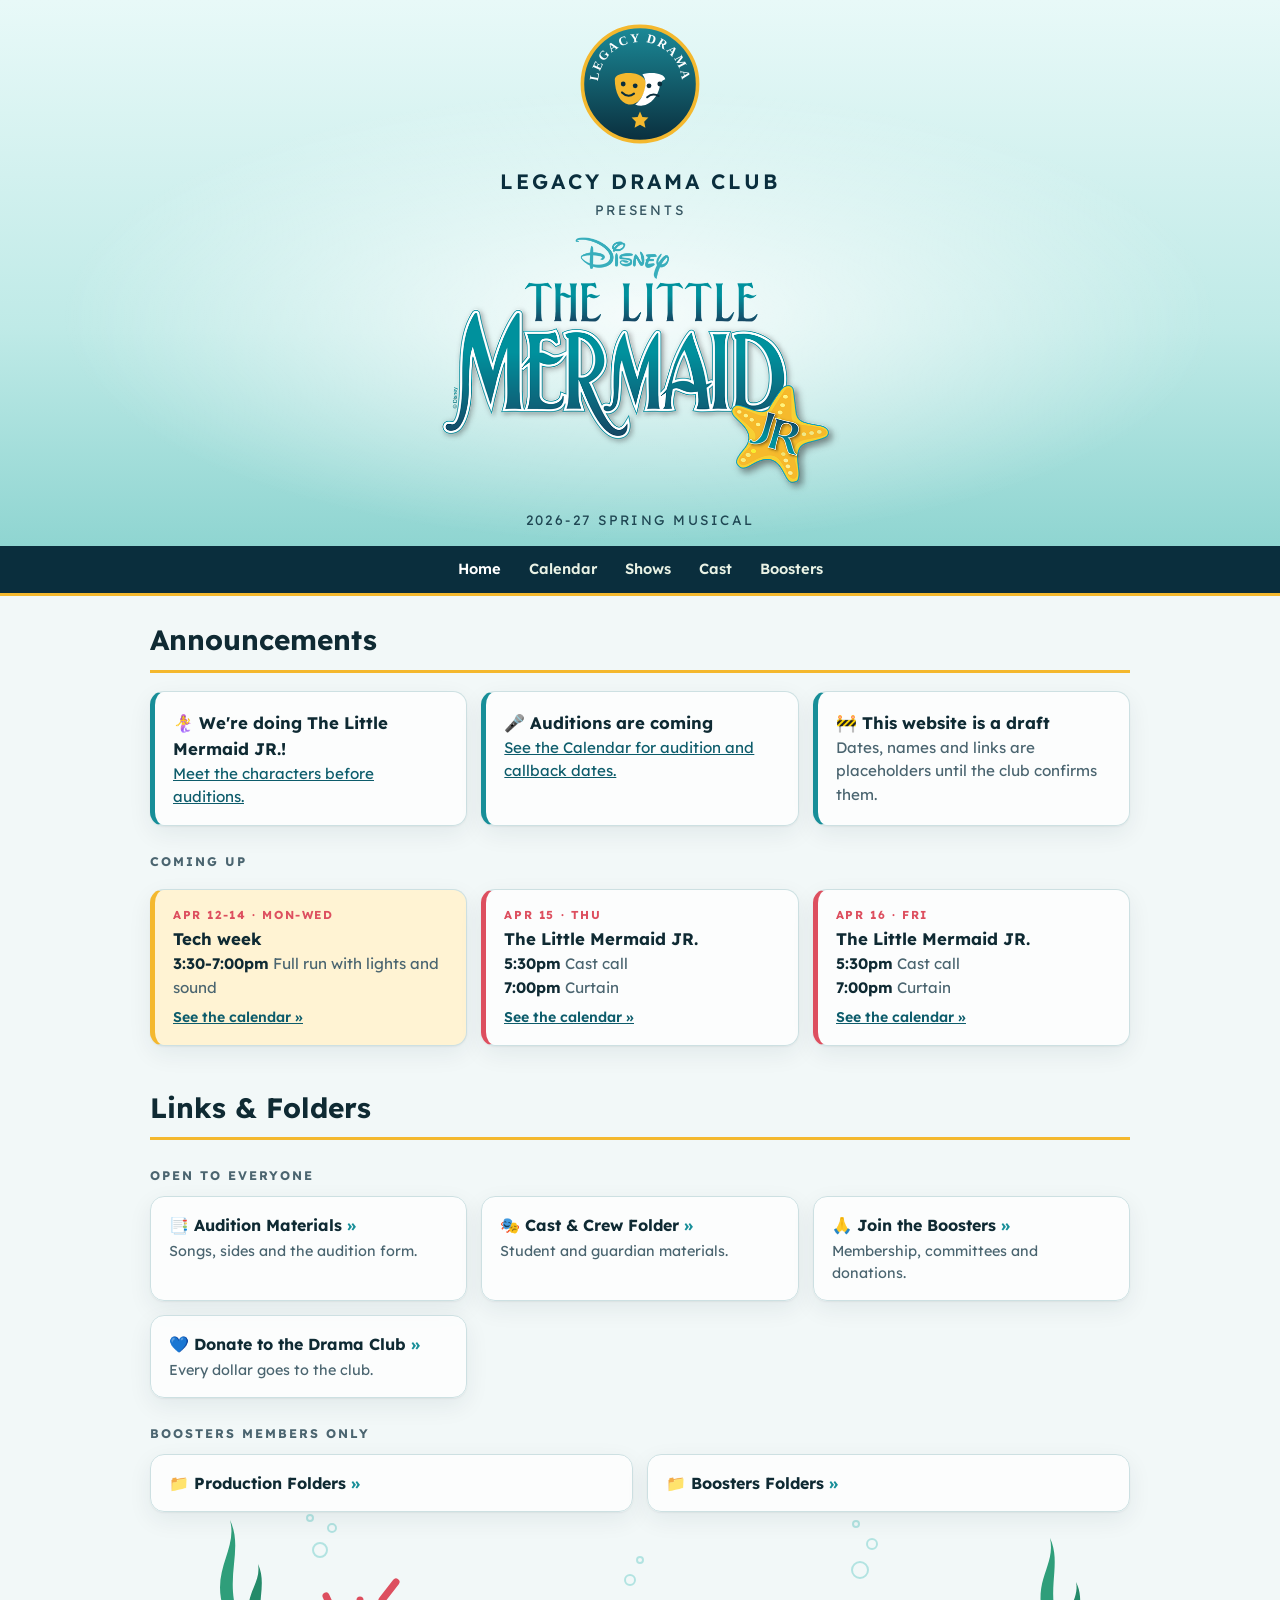
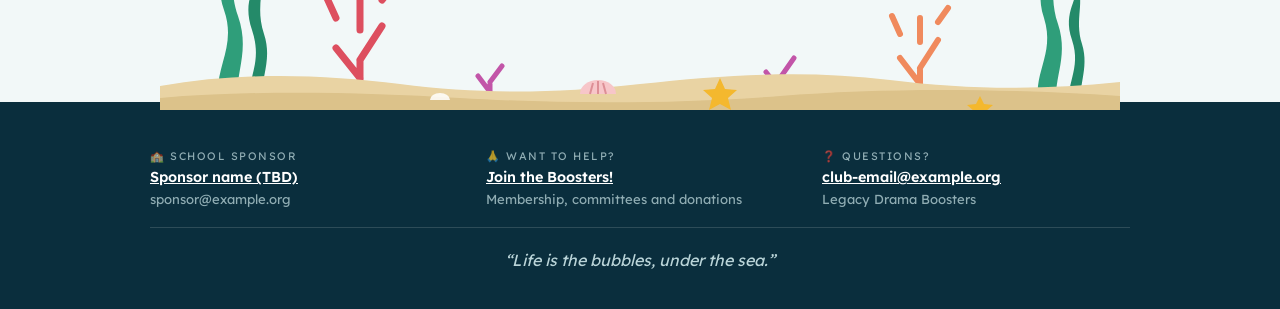
==== index.html @ 6cf6a9a8 "Skeleton site for Legacy Drama Club: The Little Mermaid JR. Built on the Mesa Academy Drama Club sit" ====
<!DOCTYPE html>
<html lang="en">
<head>
<meta charset="utf-8">
<meta name="viewport" content="width=device-width, initial-scale=1">
<title>Legacy Drama Club</title>
<meta name="description" content="Announcements, dates, folders and links for the Legacy Drama Club.">
<link rel="icon" href="assets/img/legacy-drama-logo.svg">
<link rel="preconnect" href="https://fonts.googleapis.com">
<link rel="preconnect" href="https://fonts.gstatic.com" crossorigin>
<link href="https://fonts.googleapis.com/css2?family=Lexend:wght@400;600;700&family=Cinzel:wght@700&display=swap" rel="stylesheet">
<link rel="stylesheet" href="assets/css/site.css?v=1">
</head>
<body>

<a class="skip" href="#main">Skip to content</a>

<header class="masthead">
  <img class="logo-club" src="assets/img/legacy-drama-logo.svg" alt="Legacy Drama Club logo">
  <p class="school" data-site="school">Legacy Drama Club</p>
  <p class="presents">presents</p>
  <img class="logo-show" src="assets/img/little-mermaid-logo.png" alt="Disney's The Little Mermaid JR.">
  <p class="season" data-site="season"></p>
</header>

<nav class="nav">
  <div class="wrap">
    <a href="index.html" aria-current="page">Home</a>
    <a href="calendar.html">Calendar</a>
    <a href="performances.html">Shows</a>
    <a href="cast.html">Cast</a>
    <a href="boosters.html">Boosters</a>
  </div>
</nav>

<main id="main" class="wrap has-art has-reef">
  <h1 class="sr-only">Legacy Drama Club</h1>

  <section id="announcements"></section>

  <section id="links"></section>

  <img class="page-art reef" src="assets/img/reef.svg" alt="" aria-hidden="true">

</main>

<footer class="site">
  <div class="wrap">
    <div class="contact-strip" id="contacts"></div>
    <p id="footer-note"></p>
  </div>
</footer>

<script src="assets/js/site.js?v=1"></script>
</body>
</html>
---- assets/css/site.css ----
/* ==========================================================================
   Legacy Drama Club - site styles (under the sea)
   You normally do not need to edit this file. Content lives in /data/*.json
   ========================================================================== */

:root {
  --sea-900: #0a2e3d;      /* the deep: nav, footer, table heads */
  --sea-700: #0d5c6b;
  --sea-500: #178e98;      /* the teal of the show logo */
  --sea-300: #7fd3d0;
  --gold: #f4b82e;         /* the starfish */
  --gold-soft: #fff3d3;
  --coral: #dd4f5f;        /* performances */
  --coral-soft: #fde8ea;
  --violet: #6c3f9e;       /* Ursula */
  --violet-soft: #efe6f8;

  --bg: #f2f8f8;
  --bg-raised: #ffffff;
  --bg-sunken: #e4eff0;
  --ink: #0f2a33;
  --ink-soft: #4b6570;
  --line: #cde0e2;

  --radius: 14px;
  --shadow: 0 1px 2px rgba(10, 46, 61, .06), 0 8px 24px rgba(10, 46, 61, .07);
  --wrap: 1020px;
  --navh: 50px;   /* height of the sticky nav bar; sticky headers park below it */
  --art-inset: 28px;        /* how far the scenery is held in from the content column */
  --art-inset-wide: 60px;
  --show-accent: #9fe6e1;  /* the show title in the slim header */
  --font: "Lexend", ui-sans-serif, system-ui, "Segoe UI", Roboto, Helvetica, Arial, sans-serif;

  color-scheme: light;
}

@media (prefers-color-scheme: dark) {
  :root:not([data-theme="light"]) {
    --bg: #06171e;
    --bg-raised: #0d2530;
    --bg-sunken: #0a1d26;
    --ink: #e6f4f5;
    --ink-soft: #9bbac1;
    --line: #1d3b47;
    --coral-soft: #3b1a20;
    --gold-soft: #3a2f12;
    --violet-soft: #2a1f3b;
    --sea-300: #86dcd8;
    color-scheme: dark;
  }
}

:root[data-theme="dark"] {
  --bg: #06171e;
  --bg-raised: #0d2530;
  --bg-sunken: #0a1d26;
  --ink: #e6f4f5;
  --ink-soft: #9bbac1;
  --line: #1d3b47;
  --coral-soft: #3b1a20;
  --gold-soft: #3a2f12;
  --violet-soft: #2a1f3b;
  --sea-300: #86dcd8;
  color-scheme: dark;
}

* { box-sizing: border-box; }

body {
  margin: 0;
  background: var(--bg);
  color: var(--ink);
  font-family: var(--font);
  font-size: 16px;
  line-height: 1.55;
  -webkit-font-smoothing: antialiased;
}

a { color: var(--sea-700); }
@media (prefers-color-scheme: dark) {
  :root:not([data-theme="light"]) a { color: var(--sea-300); }
}
:root[data-theme="dark"] a { color: var(--sea-300); }

.wrap { width: 100%; max-width: var(--wrap); margin: 0 auto; padding: 0 20px; }

/* ---------- Banner ---------- */
.banner {
  background: var(--gold);
  color: #2a1d00;
  text-align: center;
  font-weight: 600;
  font-size: .95rem;
  padding: 10px 20px;
}

/* ---------- Header ---------- */
.masthead {
  background: linear-gradient(180deg, #1b8a98 0%, var(--sea-700) 45%, var(--sea-900) 100%);
  color: #fff;
  text-align: center;
  padding: 24px 20px 16px;
}
.masthead a { color: #fff; }
/* The home page's big header is the sunlit surface of the lagoon: the show logo
   is drawn in teal for a light background and vanishes against the deep. */
.masthead:not(.is-compact) {
  background:
    radial-gradient(ellipse 60% 55% at 50% 58%, rgba(255, 255, 255, .85), transparent 75%),
    linear-gradient(180deg, #e8f9f8 0%, #bfeae7 60%, #8fd5d1 100%);
  color: var(--sea-900);
}
@media (prefers-color-scheme: dark) {
  :root:not([data-theme="light"]) .masthead:not(.is-compact) {
    background:
      radial-gradient(ellipse 60% 55% at 50% 58%, rgba(255, 255, 255, .7), transparent 75%),
      linear-gradient(180deg, #cdeeed 0%, #a6dcd9 60%, #6fbfbd 100%);
  }
}
:root[data-theme="dark"] .masthead:not(.is-compact) {
  background:
    radial-gradient(ellipse 60% 55% at 50% 58%, rgba(255, 255, 255, .7), transparent 75%),
    linear-gradient(180deg, #cdeeed 0%, #a6dcd9 60%, #6fbfbd 100%);
}
.masthead .school {
  font-size: clamp(1rem, 2.6vw, 1.3rem);
  letter-spacing: .14em;
  text-transform: uppercase;
  margin: 14px 0 2px;
  font-weight: 600;
}
.masthead .presents {
  font-size: .85rem; letter-spacing: .2em; text-transform: uppercase;
  opacity: .8; margin: 0 0 14px;
}
.masthead .season {
  font-size: .85rem; letter-spacing: .18em; text-transform: uppercase;
  opacity: .85; margin: 8px 0 0;
}
.masthead h1 {
  font-size: clamp(1.6rem, 5vw, 2.4rem);
  margin: 0;
  line-height: 1.15;
}
.logo-club { width: 120px; height: auto; }
.logo-show { width: min(420px, 80%); height: auto; margin: 6px auto 0; display: block; }

/* Every page but the home page wears a slim version of the header. */
.masthead.is-compact { padding: 10px 20px; }
.masthead.is-compact .brand {
  display: flex; align-items: center; justify-content: center; gap: 12px;
  text-decoration: none; color: #fff;
}
.masthead.is-compact .logo-club { width: 44px; }
.masthead.is-compact .brand-text { display: flex; flex-direction: column; line-height: 1.25; }
.masthead.is-compact .school {
  font-size: .74rem; letter-spacing: .14em; text-transform: uppercase;
  opacity: .85; margin: 0; font-weight: 600;
}
.masthead.is-compact .show {
  font-family: "Cinzel", Georgia, serif; font-weight: 700;
  font-size: 1.1rem; letter-spacing: .02em;
  color: var(--show-accent);
}
@media (max-width: 480px) {
  .masthead.is-compact .school { font-size: .62rem; letter-spacing: .1em; }
  .masthead.is-compact .show { font-size: 1.02rem; }
}

/* ---------- Nav ---------- */
.nav {
  background: var(--sea-900);
  border-bottom: 3px solid var(--gold);
  position: sticky; top: 0; z-index: 30;
}
.nav .wrap {
  display: flex; gap: 2px; flex-wrap: nowrap; justify-content: center;
  padding: 0 8px; overflow-x: auto; scrollbar-width: none;
}
.nav .wrap::-webkit-scrollbar { display: none; }
.nav a {
  color: #e9f2e5; text-decoration: none; white-space: nowrap;
  padding: 12px 13px; font-size: .92rem; font-weight: 600;
  border-bottom: 3px solid transparent; margin-bottom: -3px;
}
@media (max-width: 480px) {
  .nav a { padding: 12px 9px; font-size: .84rem; }
}
@media (max-width: 760px) {
  :root { --art-inset: 14px; --art-inset-wide: 24px; }
}
.nav a:hover { color: #fff; border-bottom-color: var(--sea-300); }
.nav a[aria-current="page"] { color: #fff; border-bottom-color: var(--gold); }

/* ---------- Contact strip ---------- */
/* Contacts sit quietly in the footer on every page. */
.contact-strip {
  display: grid; gap: 10px 28px; grid-template-columns: repeat(auto-fit, minmax(200px, 1fr));
  margin: 0 0 20px; padding-bottom: 18px;
  border-bottom: 1px solid rgba(255, 255, 255, .14);
  text-align: left;
}
.contact-card .label {
  font-size: .68rem; letter-spacing: .14em; text-transform: uppercase;
  opacity: .7; margin-bottom: 1px;
}
.contact-card .value { font-weight: 600; word-break: break-word; }
.contact-card .detail { opacity: .7; font-size: .82rem; word-break: break-word; }

/* ---------- Sections ---------- */
section { margin: 40px 0; scroll-margin-top: 70px; }
main > section:first-of-type, main > div:first-of-type > section:first-of-type { margin-top: 22px; }
main > div:first-of-type > .jump-bar { margin-top: 18px; }
h2 {
  font-size: clamp(1.3rem, 3.4vw, 1.75rem);
  margin: 0 0 6px;
  padding-bottom: 8px;
  border-bottom: 3px solid var(--gold);
}
h3 {
  font-size: .78rem; letter-spacing: .16em; text-transform: uppercase;
  color: var(--ink-soft); margin: 26px 0 10px;
}
.section-intro { color: var(--ink-soft); margin: 10px 0 0; }
p.lead { font-size: 1.05rem; }

/* ---------- Announcements ---------- */
.announce-grid {
  display: grid; gap: 14px; grid-template-columns: repeat(auto-fit, minmax(260px, 1fr));
  margin-top: 18px;
}
.announce {
  background: var(--bg-raised); border: 1px solid var(--line);
  border-left: 5px solid var(--sea-500);
  border-radius: var(--radius); padding: 16px 18px; box-shadow: var(--shadow);
}
.announce .when {
  font-size: .72rem; letter-spacing: .14em; text-transform: uppercase;
  color: var(--coral); font-weight: 700;
}
.announce .title { font-weight: 700; font-size: 1.05rem; margin-top: 2px; }
.announce .detail { color: var(--ink-soft); font-size: .95rem; }
.announce .detail strong { color: var(--ink); font-variant-numeric: tabular-nums; }
.announce .more { display: inline-block; margin-top: 8px; font-size: .88rem; font-weight: 600; }
.announce.is-show { border-left-color: var(--coral); }
.announce.is-next { border-left-color: var(--gold); background: var(--gold-soft); }

/* ---------- Links ---------- */
.link-grid {
  display: grid; gap: 14px; grid-template-columns: repeat(auto-fit, minmax(280px, 1fr));
}
.link-card {
  display: block; text-decoration: none; color: inherit;
  background: var(--bg-raised); border: 1px solid var(--line);
  border-radius: var(--radius); padding: 16px 18px; box-shadow: var(--shadow);
  transition: transform .12s ease, border-color .12s ease;
}
.link-card:hover { transform: translateY(-2px); border-color: var(--sea-500); }
.link-card .title { font-weight: 700; }
.link-card .title .arrow { color: var(--sea-500); }
.link-card .note { color: var(--ink-soft); font-size: .9rem; margin-top: 2px; }

/* ---------- Calendar ---------- */
.jump-bar { margin: 20px 0 0; display: flex; flex-wrap: wrap; align-items: center; gap: 10px 14px; }
.cast-picker { display: inline-flex; align-items: center; gap: 8px; flex-wrap: wrap; }
.cast-picker-label { font-weight: 600; font-size: .9rem; }
.cast-picker select {
  font: inherit; font-size: .92rem; color: var(--ink);
  background: var(--bg-raised); border: 1px solid var(--line); border-radius: 999px;
  padding: 8px 14px; min-width: 210px; max-width: 100%;
}
.cast-picker select:focus-visible { outline: 3px solid var(--gold); outline-offset: 2px; }
.jump {
  font: inherit; font-size: .9rem; font-weight: 700; cursor: pointer;
  background: var(--gold); color: #2a1d00;
  border: 1px solid var(--gold); border-radius: 999px; padding: 9px 18px;
}
.jump:hover { filter: brightness(1.06); }
.jump:focus-visible { outline: 3px solid var(--sea-500); outline-offset: 2px; }
details.month { margin: 26px 0 0; }
.month-label {
  position: sticky; top: var(--navh); z-index: 5;
  background: var(--bg); cursor: pointer; list-style: none;
  display: flex; align-items: baseline; gap: 10px;
  font-size: .8rem; letter-spacing: .18em; text-transform: uppercase;
  color: var(--ink-soft); font-weight: 700;
  padding: 8px 0 6px; border-bottom: 2px solid var(--line);
}
.month-label::-webkit-details-marker { display: none; }
.month-label::before {
  content: "\25be"; font-size: 1rem; line-height: 1;
  transition: transform .15s ease; color: var(--sea-500);
}
details.month:not([open]) > .month-label::before { transform: rotate(-90deg); }
.month-label:hover { color: var(--ink); }
.month-label:focus-visible { outline: 3px solid var(--gold); outline-offset: 2px; }
.month-count {
  margin-left: auto; letter-spacing: .08em; font-weight: 600; text-transform: none;
  font-size: .78rem; opacity: .8;
}
details.month.is-done > .month-label { opacity: .65; }
.events { display: grid; gap: 10px; padding-top: 10px; }
/* An explicit display on a details child would otherwise defeat the collapse. */
details.month:not([open]) > .events { display: none; }

.event {
  /* Clears the sticky nav and the sticky month heading when jumped to. */
  scroll-margin-top: calc(var(--navh) + 46px);
  display: grid; grid-template-columns: 92px 1fr;
  background: var(--bg-raised); border: 1px solid var(--line);
  border-radius: var(--radius); overflow: hidden;
  box-shadow: var(--shadow);
}
.event .date {
  background: var(--bg-sunken); padding: 12px 8px; text-align: center;
  border-right: 1px solid var(--line);
  display: flex; flex-direction: column; justify-content: center;
}
.event .date .mon {
  font-size: .7rem; letter-spacing: .14em; text-transform: uppercase;
  color: var(--ink-soft); font-weight: 700;
}
.event .date .num { font-size: 1.6rem; font-weight: 700; line-height: 1.1; }
.event .date .wd {
  font-size: .7rem; letter-spacing: .1em; text-transform: uppercase; color: var(--ink-soft);
}
.event .body { padding: 12px 16px; min-width: 0; }
.event .head { display: flex; flex-wrap: wrap; align-items: baseline; gap: 8px; }
.event .head .title { font-weight: 700; font-size: 1.05rem; }
.event .event-link { font-size: .9rem; margin-top: 2px; }
/* Extra lines from the Title cell: quieter than the title, and plainer than the
   times and the bulleted notes below them. */
.event .subtitle {
  margin-top: 3px; font-size: .92rem; line-height: 1.35;
  color: var(--ink-soft); font-style: italic;
}
.event .subtitle + .subtitle { margin-top: 1px; }

.blocks {
  display: grid; grid-template-columns: max-content 1fr; gap: 2px 14px;
  margin-top: 8px;
}
.blocks .btime {
  font-weight: 600; font-variant-numeric: tabular-nums; white-space: nowrap;
  color: var(--ink);
}
.blocks .bwhat { color: var(--ink-soft); }

.notes { margin-top: 6px; font-size: .93rem; color: var(--ink-soft); }
.notes ul { margin: 2px 0 0; padding-left: 20px; }
.notes li + li { margin-top: 2px; }
.notes-time {
  margin-top: 8px; font-weight: 600; color: var(--ink);
  font-size: .85rem; font-variant-numeric: tabular-nums;
}
.cast-needed { margin-top: 8px; font-size: .9rem; color: var(--ink-soft); }
.cast-needed-label { margin-right: 8px; }
/* Loading placeholders: grey bars in the shape of the cards, with a soft
   shimmer, shown until the Google Sheet content arrives. */
.sk-bar {
  display: block; height: .8rem; max-width: 100%; margin: 8px 0 0; border-radius: 6px;
  background: linear-gradient(90deg, var(--bg-sunken) 0%, var(--line) 50%, var(--bg-sunken) 100%);
  background-size: 200% 100%; animation: sk-shimmer 1.4s ease-in-out infinite;
}
.sk-bar:first-child { margin-top: 0; }
.sk-bar.sk-small { height: .6rem; }
.sk-bar.sk-big { height: 1.5rem; margin: 6px auto; }
.sk-bar.sk-title { height: 1.05rem; margin-top: 6px; }
.sk-bar.sk-h2 { height: 1.6rem; margin: 26px 0 0; }
.sk-bar.sk-h3 { height: 1.1rem; margin: 26px 0 0; }
.sk-bar.sk-pill { height: 2.3rem; border-radius: 999px; margin: 0; }
.sk-bar.sk-grow { flex: 1 1 240px; }
.skeleton .event .date .sk-bar { margin-left: auto; margin-right: auto; }
.skeleton .events .event { min-height: 96px; }
.sk-rows { display: grid; gap: 8px; margin-top: 12px; }
.sk-row {
  display: flex; align-items: center; gap: 18px; padding: 14px 18px;
  background: var(--bg-raised); border: 1px solid var(--line); border-radius: var(--radius);
}
.sk-row .sk-bar { margin: 0; }
@keyframes sk-shimmer { from { background-position: 100% 0; } to { background-position: -100% 0; } }
@media (prefers-reduced-motion: reduce) { .sk-bar { animation: none; } }
@media (max-width: 560px) {
  .skeleton .event .date .sk-bar { margin: 0; }
  .skeleton .event .date .sk-big { height: 1.1rem; }
}

.backup-note {
  margin: 18px 0 0; padding: 10px 14px; border-radius: 10px;
  background: var(--gold-soft); border: 1px solid var(--gold); color: var(--ink); font-size: .9rem;
}
.cast-names { display: inline; }
/* Each name shows its role on hover, or on tap, since a tap focuses it. */
.cast-name {
  position: relative; display: inline-block; margin: 2px 4px 0 0;
  padding: 1px 8px; border-radius: 999px; cursor: help;
  background: var(--bg-sunken); border: 1px solid var(--line); color: var(--ink);
  font-size: .84rem; line-height: 1.5;
}
.cast-name:focus-visible { outline: 2px solid var(--gold); outline-offset: 1px; }
.cast-name[data-role]:hover::after,
.cast-name[data-role]:focus::after {
  content: attr(data-role);
  position: absolute; left: 50%; bottom: calc(100% + 6px); transform: translateX(-50%);
  z-index: 20; white-space: nowrap; pointer-events: none;
  background: var(--sea-900); color: #fff; border-radius: 6px;
  padding: 4px 9px; font-size: .78rem; font-weight: 600;
  box-shadow: 0 4px 12px rgba(0, 0, 0, .25);
}
/* The student picked in "Show rehearsals for": a brighter ring so they can spot themselves. */
.cast-name.is-picked {
  border-color: var(--sea-500); font-weight: 700;
  box-shadow: 0 0 0 2px color-mix(in srgb, var(--sea-500) 45%, transparent);
}
.cast-name.is-unmatched { cursor: default; border-style: dashed; color: var(--ink-soft); font-style: italic; }
@media (max-width: 560px) {
  /* Centred labels would run off the edge of a narrow screen; start them at the name instead. */
  .cast-name[data-role]:hover::after,
  .cast-name[data-role]:focus::after {
    left: 0; transform: none; white-space: normal; width: max-content; max-width: 70vw;
  }
}
/* Cards clip their contents for the rounded corners; let a name's role label
   rise above the card edge instead of being cut off. */
.event:has(.cast-name:hover), .event:has(.cast-name:focus) { overflow: visible; z-index: 3; }
.cast-needed-label { font-weight: 600; color: var(--ink); }

/* Picking a name on the calendar: say whether they are called, and fade the
   rehearsals they can skip. */
.call-note {
  display: inline-block; margin-top: 6px;
  font-size: .8rem; font-weight: 700; border-radius: 999px; padding: 3px 12px;
}
/* The display above would otherwise beat the browser's rule for hidden elements,
   leaving the badge on screen after switching back to Everyone. */
.call-note[hidden] { display: none; }
.call-note.is-yes { background: var(--sea-500); color: #fff; }
.call-note.is-no { background: var(--bg-sunken); color: var(--ink); border: 1px solid var(--line); }
.call-note.is-study { background: var(--gold-soft); color: var(--ink); border: 1px solid var(--gold); }
.call-note.is-unposted { background: transparent; color: var(--ink-soft); border: 1px dashed var(--line); }
.event.is-not-called { opacity: .45; }
.event.is-not-called .call-note { opacity: 1; }
.event.is-called { border-color: var(--sea-500); }

.study {
  margin-top: 10px; padding-top: 8px;
  border-top: 1px dashed var(--line);
  font-size: .88rem; color: var(--ink-soft);
  display: flex; flex-wrap: wrap; align-items: center; gap: 8px;
}
.study-label { font-weight: 600; }
.study-name { color: var(--ink); }
/* A date still waiting for a parent: say so in pink, with a sign-up button beside it. */
.study-open { color: var(--coral); font-weight: 700; }
.study-link {
  text-decoration: none; font-weight: 700; font-size: .82rem;
  background: var(--sea-500); color: #fff !important;
  border-radius: 999px; padding: 3px 12px;
}
.study-link:hover { background: var(--sea-700); }
.study-note { flex-basis: 100%; }

.badge {
  display: inline-block; background: var(--coral); color: #fff;
  font-size: .66rem; letter-spacing: .12em; text-transform: uppercase;
  border-radius: 999px; padding: 3px 10px; font-weight: 700;
}
.badge.next { background: var(--gold); color: #2a1d00; }

.event.is-show { border-color: var(--coral); }
.event.is-show .date { background: var(--coral-soft); border-right-color: var(--coral); }
.event.is-past { opacity: .5; }
.event.is-next { border-color: var(--gold); box-shadow: 0 0 0 3px var(--gold-soft), var(--shadow); }

@media (max-width: 560px) {
  .event { grid-template-columns: 1fr; }
  .event .date {
    flex-direction: row; gap: 8px; align-items: baseline; justify-content: flex-start;
    text-align: left; padding: 8px 16px;
    border-right: none; border-bottom: 1px solid var(--line);
  }
  .event .date .num { font-size: 1.15rem; }
  .blocks { grid-template-columns: 1fr; gap: 0; }
  .blocks .bwhat { margin-bottom: 6px; }

}

/* ---------- Checklist ---------- */
.checklist { list-style: none; padding: 0; margin: 16px 0 0; }
.checklist li {
  background: var(--bg-raised); border: 1px solid var(--line);
  border-left: 5px solid var(--gold);
  border-radius: 10px; padding: 10px 14px; margin-bottom: 8px;
  color: var(--ink-soft); font-size: .95rem;
}

/* ---------- Cast page ---------- */

/* Wide screens: King Triton's trident stands to the right of the intro.
   Phones: it goes behind the text as a watermark instead, since a tall
   trident would push the reading column into a sliver. */
.cast-head {
  display: grid; grid-template-columns: 1fr auto; gap: 8px 28px;
  align-items: start; margin-bottom: 8px;
}
.cast-intro { position: relative; min-width: 0; }
.cast-intro p { position: relative; z-index: 1; }
.cast-intro p:first-of-type { margin-top: 0; }

.cast-banner {
  width: 64px; align-self: center; color: var(--gold);
  filter: drop-shadow(0 4px 10px rgba(10, 46, 61, .25));
}
.cast-banner svg { width: 100%; height: auto; display: block; }

.cast-watermark { display: none; }
.cast-watermark svg {
  width: 100%; height: 100%; display: block;
}

@media (max-width: 760px) {
  .cast-head { display: block; }
  .cast-banner { display: none; }
  .cast-watermark {
    display: block; position: absolute; z-index: 0;
    top: 50%; left: 50%; transform: translate(-50%, -50%);
    height: 92%; width: auto; aspect-ratio: 120 / 300;
    color: var(--ink); opacity: .12; pointer-events: none;
  }
}
/* Meet the characters: one card per role. */
.character-grid {
  display: grid; gap: 12px; grid-template-columns: repeat(auto-fill, minmax(280px, 1fr));
}
.character {
  background: var(--bg-raised); border: 1px solid var(--line);
  border-top: 4px solid var(--sea-500);
  border-radius: var(--radius); padding: 14px 16px; box-shadow: var(--shadow);
}
.character-head { display: flex; align-items: center; gap: 10px; }
.character-icon {
  flex: none; width: 38px; height: 38px; border-radius: 50%;
  display: grid; place-items: center; font-size: 1.25rem;
  background: var(--bg-sunken);
}
.character-name {
  font-family: "Cinzel", Georgia, serif; font-weight: 700; font-size: 1.08rem;
  line-height: 1.2; color: var(--sea-700);
}
@media (prefers-color-scheme: dark) {
  :root:not([data-theme="light"]) .character-name { color: var(--sea-300); }
}
:root[data-theme="dark"] .character-name { color: var(--sea-300); }
.character-tags { display: flex; flex-wrap: wrap; gap: 6px; margin-top: 8px; }
.tag {
  font-size: .7rem; font-weight: 700; letter-spacing: .06em;
  border-radius: 999px; padding: 2px 9px;
  background: var(--gold-soft); color: var(--ink); border: 1px solid var(--gold);
}
.character-desc { margin: 8px 0 0; color: var(--ink-soft); font-size: .93rem; }
.characters h3:first-of-type { margin-top: 18px; }
.cast-intro h2 { margin-bottom: 14px; }
section.cast-list .note-box { margin-top: 14px; }

.legend { display: flex; flex-wrap: wrap; gap: 10px 18px; margin: 18px 0 4px; }
.legend-item { display: flex; align-items: center; gap: 8px; font-size: .85rem; color: var(--ink-soft); }

.track {
  display: inline-block; border-radius: 999px; padding: 2px 10px;
  font-size: .72rem; font-weight: 700; letter-spacing: .06em; white-space: nowrap;
  border: 1px solid transparent;
}
.track-t1 { background: var(--coral-soft); color: var(--coral); border-color: var(--coral); }
.track-t2 { background: var(--violet-soft); color: var(--violet); border-color: var(--violet); }
.track-both { background: var(--bg-sunken); color: var(--ink-soft); border-color: var(--line); }
.track-tbd { background: var(--gold-soft); color: #8a6110; border-color: var(--gold); }
@media (prefers-color-scheme: dark) {
  :root:not([data-theme="light"]) .track-t1 { color: #f6a5ad; }
  :root:not([data-theme="light"]) .track-t2 { color: #d4b6ef; }
  :root:not([data-theme="light"]) .track-tbd { color: #e8c67e; }
}

.search-row { margin: 14px 0 10px; display: flex; gap: 10px; flex-wrap: wrap; align-items: center; }
.search-row input {
  flex: 1 1 240px; padding: 11px 14px; font: inherit;
  border: 1px solid var(--line); border-radius: 999px;
  background: var(--bg-raised); color: var(--ink);
}
.search-row .count { color: var(--ink-soft); font-size: .9rem; }
.filter-note { color: var(--ink-soft); font-size: .9rem; margin: 0 0 12px; }
.filters { display: flex; gap: 6px; flex-wrap: wrap; }
.filter {
  font: inherit; font-size: .85rem; font-weight: 600; cursor: pointer;
  background: var(--bg-raised); color: var(--ink);
  border: 1px solid var(--line); border-radius: 999px; padding: 8px 14px;
}
.filter:hover { border-color: var(--sea-500); box-shadow: 0 0 0 3px var(--bg-sunken); }
.filter.is-on { background: var(--sea-700); border-color: var(--sea-700); color: #fff; }

/* Each track button wears its own colour: a ring on hover, filled once chosen. */
.filter-t1:hover { border-color: var(--coral); box-shadow: 0 0 0 3px var(--coral-soft); }
.filter-t1.is-on { background: var(--coral); border-color: var(--coral); color: #fff; }
.filter-t2:hover { border-color: var(--violet); box-shadow: 0 0 0 3px var(--violet-soft); }
.filter-t2.is-on { background: var(--violet); border-color: var(--violet); color: #fff; }

/* No overflow here: a scroll container would trap the sticky header inside the
   table instead of parking it under the navigation bar. */
.table-scroll { border: 1px solid var(--line); border-radius: var(--radius); }
/* Round off the table's own corners inside that border. overflow: clip trims the
   square cell backgrounds without creating a scroll container. */
@media (min-width: 761px) {
  .table-scroll { overflow: clip; }
}
/* Fixed column widths, so searching or filtering does not re-measure the columns
   and squeeze a role like "Storyteller 3" onto two lines. */
table.cast {
  width: 100%; border-collapse: separate; border-spacing: 0;
  background: var(--bg-raised); table-layout: fixed;
}
table.cast th:nth-child(1) { width: 13rem; }
table.cast th:nth-child(2) { width: 13rem; }
table.cast th:nth-child(3) { width: 7.5rem; }
table.cast.no-tracks th:nth-child(3) { width: auto; }
table.cast th {
  position: sticky; top: var(--navh); z-index: 10;
  text-align: left; background: var(--sea-700); color: #fff;
  font-size: .76rem; letter-spacing: .12em; text-transform: uppercase;
  padding: 11px 14px; white-space: nowrap;
  box-shadow: 0 2px 6px rgba(0, 0, 0, .25);
}
table.cast th:first-child { border-top-left-radius: var(--radius); }
table.cast th:last-child { border-top-right-radius: var(--radius); }
table.cast td { padding: 10px 14px; vertical-align: top; }
table.cast tbody.member > tr.first > td { border-top: 2px solid var(--line); }
table.cast tbody.member > tr.more > td { border-top: 1px dashed var(--line); }
table.cast td.actor {
  font-weight: 700; white-space: nowrap;
  border-right: 1px solid var(--line);
}
table.cast td.actor .actor-name { display: block; }
table.cast td.actor .actor-count {
  display: block; font-weight: 600; font-size: .72rem;
  letter-spacing: .08em; text-transform: uppercase; color: var(--ink-soft);
}
table.cast td.role { font-weight: 700; color: var(--sea-700); }
@media (prefers-color-scheme: dark) {
  :root:not([data-theme="light"]) table.cast td.role { color: var(--sea-300); }
}
:root[data-theme="dark"] table.cast td.role { color: var(--sea-300); }
table.cast td.track-col { white-space: nowrap; }
table.cast td.desc { color: var(--ink-soft); font-size: .93rem; }
table.cast tbody.member:nth-of-type(even) > tr > td {
  background: color-mix(in srgb, var(--bg-sunken) 55%, transparent);
}
/* Filtered-out people. The phone layout sets display on the group, which would
   otherwise beat the browser's own rule for hidden elements. */
table.cast tbody.member[hidden] { display: none; }

/* On a phone the table becomes one card per person: name across the top, then a
   line per role with its track pill, and the description underneath. Every cell
   border from the desktop table has to be cancelled here, or its stub shows up
   under an inline-block cell. */
@media (max-width: 760px) {
  .table-scroll { border: none; border-radius: 0; }
  table.cast { background: transparent; }
  table.cast, table.cast tbody, table.cast tr, table.cast td { display: block; width: 100%; }
  table.cast thead { display: none; }

  table.cast tbody.member {
    background: var(--bg-raised);
    border: 1px solid var(--line); border-radius: var(--radius);
    box-shadow: var(--shadow);
    padding: 14px 16px 16px; margin-bottom: 12px;
  }
  table.cast tbody.member:nth-of-type(even) > tr > td,
  table.cast tbody.member > tr > td { background: transparent; }

  /* No borders on any cell; the dividers below live on the rows instead. */
  table.cast tbody.member > tr > td,
  table.cast tbody.member > tr.first > td,
  table.cast tbody.member > tr.more > td {
    border: 0; padding: 0;
  }

  table.cast tbody.member > tr.more {
    margin-top: 14px; padding-top: 14px; border-top: 1px solid var(--line);
  }

  table.cast td.actor {
    white-space: normal; font-size: 1.2rem; font-weight: 700; line-height: 1.3;
    padding-bottom: 10px; margin-bottom: 12px;
    border-bottom: 2px solid var(--line);
  }
  table.cast td.actor .actor-count { display: none; }

  table.cast td.role {
    display: inline; width: auto; font-size: .95rem; font-weight: 700;
    letter-spacing: .02em;
  }
  /* A small marker so the role never reads as a continuation of the name. */
  table.cast td.role::before {
    content: ""; display: inline-block; vertical-align: middle;
    width: 5px; height: 5px; border-radius: 50%;
    background: currentColor; margin-right: 8px; opacity: .75;
  }
  table.cast td.track-col { display: inline; width: auto; margin-left: 8px; }
  table.cast td.desc { margin-top: 6px; line-height: 1.5; }
}

.name-pills { list-style: none; display: flex; flex-wrap: wrap; gap: 8px; padding: 0; margin: 12px 0 0; }
.name-pills li {
  background: var(--bg-raised); border: 1px solid var(--line);
  border-radius: 999px; padding: 6px 14px; font-size: .92rem;
}

.note-box {
  background: var(--bg-raised); border: 1px solid var(--line);
  border-radius: var(--radius); padding: 16px 18px; margin-top: 16px;
  color: var(--ink-soft);
}
.note-box p { margin: 0 0 8px; }
.note-box p:last-child { margin-bottom: 0; }

/* ---------- Boosters page ---------- */
.cta-row { display: grid; gap: 14px; grid-template-columns: repeat(auto-fit, minmax(240px, 1fr)); margin: 20px 0; }
.cta {
  display: block; text-decoration: none; text-align: center;
  background: var(--sea-700); color: #fff !important;
  border: 1px solid var(--sea-700); border-radius: var(--radius);
  padding: 18px; box-shadow: var(--shadow);
  transition: transform .12s ease;
}
.cta:hover { transform: translateY(-2px); background: var(--sea-500); }
.cta-icon { display: block; font-size: 1.6rem; }
.cta-label { display: block; font-weight: 700; font-size: 1.1rem; }
.cta-note { display: block; font-size: .85rem; opacity: .85; }
.cta.is-disabled {
  background: var(--bg-sunken); color: var(--ink-soft) !important;
  border: 1px dashed var(--line); box-shadow: none;
}

.committee-grid { display: grid; gap: 12px; grid-template-columns: repeat(auto-fit, minmax(270px, 1fr)); margin-top: 16px; }
.committee {
  background: var(--bg-raised); border: 1px solid var(--line);
  border-left: 5px solid var(--sea-500);
  border-radius: var(--radius); padding: 14px 16px; box-shadow: var(--shadow);
}
.committee .title { font-weight: 700; }
.committee .note { color: var(--ink-soft); font-size: .92rem; margin-top: 2px; }
.committee-link { font-size: .88rem; font-weight: 600; margin-top: 6px; }
.closing-line { margin-top: 24px; font-weight: 600; }

/* ---------- Page artwork ---------- */
/* Each page carries a piece of scenery along its foot, sitting on the footer's
   deep-sea edge. Cards above it are slightly see-through so it reads behind them.
   Everything is held the same distance in from the window edge. */
main.has-art { position: relative; }
main.has-art > section, main.has-art > div { position: relative; z-index: 1; }
main.has-art + footer.site { margin-top: 0; padding-top: 46px; }

.page-art {
  position: absolute; z-index: 0; bottom: 0; right: var(--art-inset);
  height: auto; pointer-events: none; user-select: none;
}

/* Held back until the page has drawn, so the scenery does not flash near the
   top of a still-empty page and then drop into place. */
.page-art, .seafloor { opacity: 0; transition: opacity .35s ease; }
body.art-ready .page-art, body.art-ready .seafloor { opacity: 1; }
@media (prefers-reduced-motion: reduce) {
  .page-art, .seafloor { transition: none; }
}

/* Home: a coral reef across the foot of the page. */
main.has-reef { padding-bottom: 150px; }
.reef { right: auto; left: 50%; transform: translate(-50%, 4%); width: 100%; max-width: 960px; }

/* Calendar and Shows: a clump of kelp, and a treasure chest. */
main.has-kelp { padding-bottom: 40px; }
.kelp { right: var(--art-inset-wide); width: 120px; max-width: 26%; }
main.has-chest { padding-bottom: 40px; }
.chest { right: var(--art-inset-wide); width: 170px; max-width: 34%; transform: translateY(3%); }

@media (max-width: 760px) {
  main.has-reef { padding-bottom: 90px; }
  .kelp { width: 80px; }
  .chest { width: 120px; }
}

/* Cast: the sea floor runs the width of the column, the same way the Mesa
   site's castle wall does. A sibling of <main>, lifted back over its foot. */
main.has-seafloor { padding-bottom: 120px; }
.seafloor {
  position: relative; z-index: -1;
  width: 100%; max-width: var(--wrap); height: 120px;
  margin: -120px auto 0;
  pointer-events: none; user-select: none;
  background: url("../img/seafloor.svg") repeat-x bottom left / auto 100%;
}
.seafloor + footer.site { margin-top: 0; padding-top: 20px; }
@media (max-width: 760px) {
  main.has-seafloor { padding-bottom: 80px; }
  .seafloor { height: 80px; margin-top: -80px; }
}

/* Card surfaces are slightly see-through so the page artwork reads behind them. */
.link-card, .event, .announce, .committee, .note-box, .name-pills li, .character {
  background: color-mix(in srgb, var(--bg-raised) 72%, transparent);
  backdrop-filter: blur(1.5px);
}
.link-card:hover { background: color-mix(in srgb, var(--bg-raised) 92%, transparent); }
.event.is-next { background: color-mix(in srgb, var(--bg-raised) 88%, transparent); }

/* ---------- Footer ---------- */
footer.site {
  margin-top: 56px; padding: 26px 0 36px;
  background: var(--sea-900); color: #c9e3e6; text-align: center; font-size: .9rem;
}
footer.site .wrap { text-align: center; }
#footer-note { font-style: italic; font-size: 1rem; opacity: .92; margin: 4px 0 0; }
.footer-feedback { margin: 0 0 16px; }
footer.site .footer-feedback a {
  display: inline-block; text-decoration: none; font-weight: 600; font-size: .92rem;
  color: #2a1d00; background: var(--gold); border-radius: 999px; padding: 8px 18px;
}
footer.site .footer-feedback a:hover { filter: brightness(1.07); }
footer.site .footer-feedback a:focus-visible { outline: 3px solid #fff; outline-offset: 2px; }
footer.site a, footer.site .contact-card .value a { color: #fff; }
footer.site a { color: #fff; }

/* ---------- Utility ---------- */
.loading, .error {
  padding: 18px; border-radius: var(--radius); border: 1px dashed var(--line);
  color: var(--ink-soft); text-align: center;
}
.error { border-color: var(--coral); color: var(--coral); }
.sr-only {
  position: absolute; width: 1px; height: 1px; overflow: hidden;
  clip: rect(0 0 0 0); clip-path: inset(50%); white-space: nowrap;
}
.skip { position: absolute; left: -9999px; }
.skip:focus {
  left: 8px; top: 8px; position: fixed; z-index: 99;
  background: #fff; color: #000; padding: 10px 14px; border-radius: 8px;
}

@media print {
  .seafloor, .page-art, .nav, .banner, .search-row, .legend, footer.site { display: none; }
  body { background: #fff; }
  .event, .link-card, .announce, table.cast, .committee { box-shadow: none; }
  table.cast th { position: static; }
  .month-label { position: static; }
}
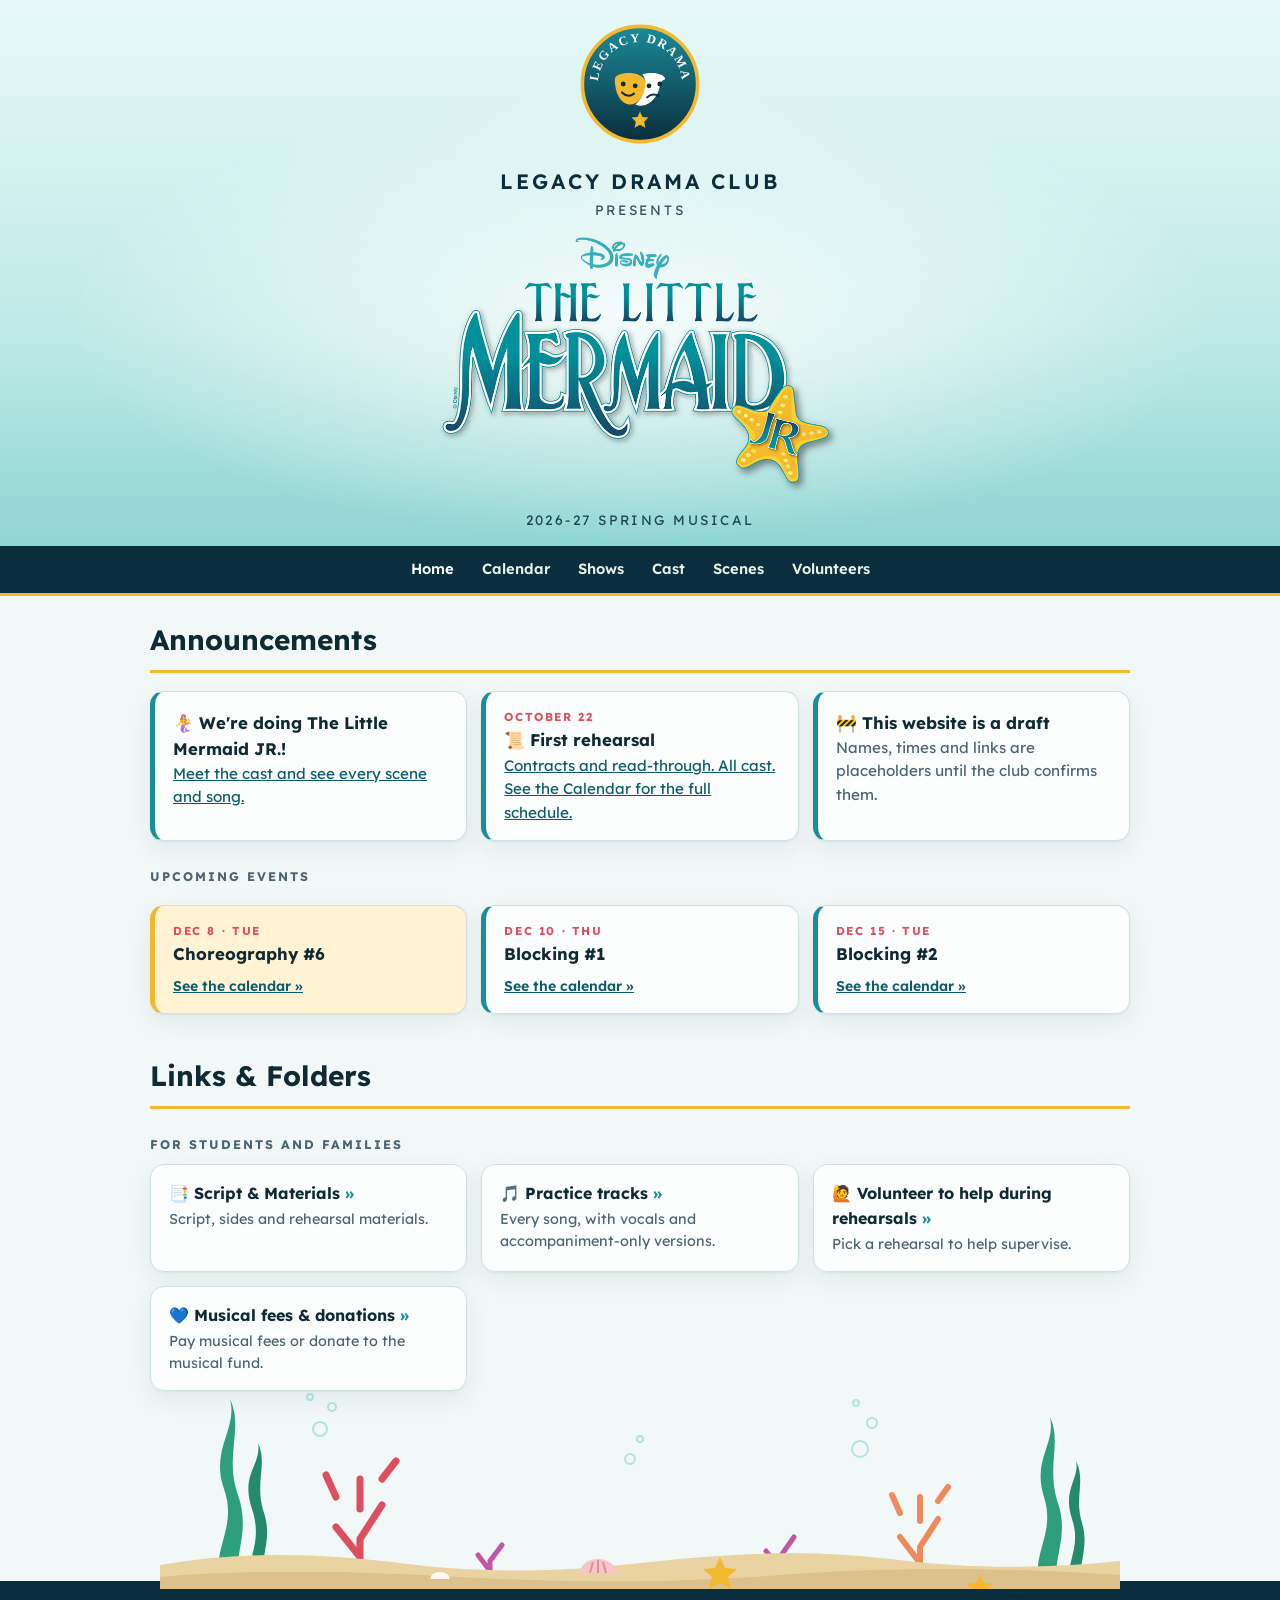
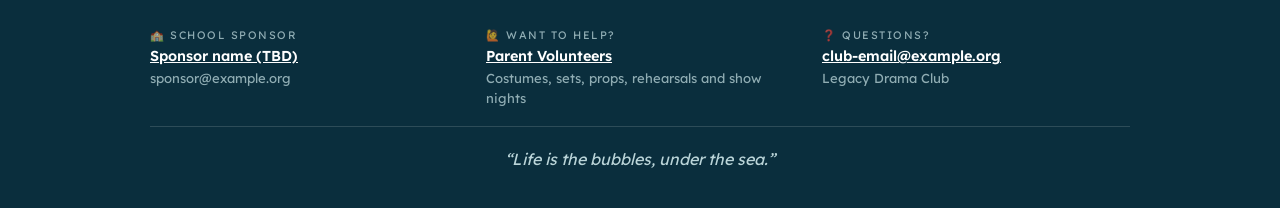
==== commit 6087daf2: "Keep the scene page to the normal column, and search the cast by student or role only The 21-scene g" ====
--- a/index.html
+++ b/index.html
@@ -9,7 +9,7 @@
 <link rel="preconnect" href="https://fonts.googleapis.com">
 <link rel="preconnect" href="https://fonts.gstatic.com" crossorigin>
 <link href="https://fonts.googleapis.com/css2?family=Lexend:wght@400;600;700&family=Cinzel:wght@700&display=swap" rel="stylesheet">
-<link rel="stylesheet" href="assets/css/site.css?v=1">
+<link rel="stylesheet" href="assets/css/site.css?v=4">
 </head>
 <body>
 
@@ -29,7 +29,8 @@
     <a href="calendar.html">Calendar</a>
     <a href="performances.html">Shows</a>
     <a href="cast.html">Cast</a>
-    <a href="boosters.html">Boosters</a>
+    <a href="scenes.html">Scenes</a>
+    <a href="volunteers.html">Volunteers</a>
   </div>
 </nav>
 
@@ -51,6 +52,6 @@
   </div>
 </footer>
 
-<script src="assets/js/site.js?v=1"></script>
+<script src="assets/js/site.js?v=4"></script>
 </body>
 </html>
--- a/assets/css/site.css
+++ b/assets/css/site.css
@@ -844,6 +844,239 @@
   background: #fff; color: #000; padding: 10px 14px; border-radius: 8px;
 }
 
+/* ---------- scenes page (from the Mesa site) ---------- */
+
+.scene-head h2 { margin: 0 0 4px; }
+.scene-tabs { margin: 14px 0 10px; }
+.scene-tracks { margin: 0 0 12px; }
+.scene-panel[hidden] { display: none; }
+
+/* grid: the scene names run up the columns so 30-odd of them fit across */
+.grid-scroll { overflow-x: auto; border: 1px solid var(--line); border-radius: var(--radius); background: var(--bg-raised); }
+table.scene-grid { border-collapse: separate; border-spacing: 0; font-size: .85rem; width: 100%; }
+table.scene-grid th, table.scene-grid td { padding: 0; }
+table.scene-grid thead th { position: sticky; top: 0; z-index: 2; background: var(--bg-raised); border-bottom: 1px solid var(--line); vertical-align: bottom; }
+table.scene-grid th.corner {
+  left: 0; z-index: 3; text-align: left; padding: 10px 12px; white-space: nowrap;
+  font-size: .72rem; letter-spacing: .1em; text-transform: uppercase; color: var(--ink-soft);
+}
+table.scene-grid th.scene-col { width: auto; min-width: 30px; font-weight: 500; }
+table.scene-grid th.scene-col span {
+  writing-mode: vertical-rl; transform: rotate(180deg); white-space: nowrap;
+  padding: 10px 7px; max-height: 160px; overflow: hidden; text-overflow: ellipsis;
+}
+table.scene-grid th.corner, table.scene-grid tbody th.who { width: 190px; }
+table.scene-grid tbody th.who {
+  position: sticky; left: 0; z-index: 1; background: var(--bg-raised); text-align: left;
+  border-right: 1px solid var(--line); padding: 3px 12px; white-space: nowrap; font-weight: 600;
+}
+table.scene-grid tbody th.who small { display: block; font-weight: 400; color: var(--ink-soft); font-size: .72rem; }
+.who-link { font: inherit; font-weight: 600; color: var(--sea-700); background: none; border: 0; padding: 0; cursor: pointer; text-align: left; }
+.who-link:hover { text-decoration: underline; }
+:root[data-theme="dark"] .who-link { color: var(--sea-300); }
+@media (prefers-color-scheme: dark) { :root:not([data-theme="light"]) .who-link { color: var(--sea-300); } }
+table.scene-grid tr.group-row th {
+  position: sticky; left: 0; background: var(--bg-raised); text-align: left; font-family: inherit;
+  font-size: .8rem; letter-spacing: .08em; text-transform: uppercase; color: var(--ink-soft);
+  padding: 14px 12px 4px;
+}
+table.scene-grid td.cell { border-bottom: 1px solid var(--bg-sunken); height: 26px; min-width: 30px; text-align: center; }
+.cell-num { font-size: .72rem; font-weight: 700; font-variant-numeric: tabular-nums; }
+table.scene-grid td.cell.on { background: var(--cos-bg); box-shadow: inset 0 0 0 1px var(--cos-line); border-radius: 5px; }
+
+/* one colour per costume, in the order a student first wears it */
+.cos-1 { --cos-bg: var(--bg-sunken); --cos-line: var(--ink-soft); }
+.cos-2 { --cos-bg: #ffe2b8; --cos-line: #d98800; }
+.cos-3 { --cos-bg: #ffd0cc; --cos-line: #d63a30; }
+.cos-4 { --cos-bg: #d4f3c4; --cos-line: #3f9c22; }
+.cos-5 { --cos-bg: #d6e4ff; --cos-line: #3d6fd6; }
+.cos-6 { --cos-bg: #ecdcf7; --cos-line: #8a4fc0; }
+@media (prefers-color-scheme: dark) {
+  :root:not([data-theme="light"]) .cos-2 { --cos-bg: #4a3212; --cos-line: #ffae40; }
+  :root:not([data-theme="light"]) .cos-3 { --cos-bg: #4d1a17; --cos-line: #ff6b61; }
+  :root:not([data-theme="light"]) .cos-4 { --cos-bg: #1f4214; --cos-line: #6fe04a; }
+  :root:not([data-theme="light"]) .cos-5 { --cos-bg: #1b2c4d; --cos-line: #7fa6ff; }
+  :root:not([data-theme="light"]) .cos-6 { --cos-bg: #33204a; --cos-line: #c39af0; }
+}
+:root[data-theme="dark"] .cos-2 { --cos-bg: #4a3212; --cos-line: #ffae40; }
+:root[data-theme="dark"] .cos-3 { --cos-bg: #4d1a17; --cos-line: #ff6b61; }
+:root[data-theme="dark"] .cos-4 { --cos-bg: #1f4214; --cos-line: #6fe04a; }
+:root[data-theme="dark"] .cos-5 { --cos-bg: #1b2c4d; --cos-line: #7fa6ff; }
+:root[data-theme="dark"] .cos-6 { --cos-bg: #33204a; --cos-line: #c39af0; }
+
+.cos {
+  display: inline-block; background: var(--cos-bg); border: 1px solid var(--cos-line);
+  border-radius: 7px; padding: 1px 8px; font-size: .8rem; font-weight: 600; white-space: nowrap;
+}
+
+/* student view */
+.scene-picker {
+  flex: 1 1 240px; padding: 11px 14px; font: inherit; color: var(--ink);
+  border: 1px solid var(--line); border-radius: 999px; background: var(--bg-raised);
+}
+.student-out { display: grid; gap: 16px; }
+/* Both tracks side by side once there is room; stacked on a narrow screen. */
+@media (min-width: 900px) {
+  .student-out { grid-template-columns: repeat(2, minmax(0, 1fr)); align-items: start; }
+}
+.track-card { background: var(--bg-raised); border: 1px solid var(--line); border-radius: var(--radius); padding: 16px 18px; box-shadow: var(--shadow); }
+.track-card h3 { margin: 0; font-size: 1.25rem; }
+.track-sub { color: var(--ink-soft); font-size: .9rem; margin: 2px 0 12px; }
+.scene-run { list-style: none; margin: 0; padding: 0; display: grid; gap: 5px; }
+.scene-run > li { display: grid; grid-template-columns: 30px minmax(0, 1fr); gap: 8px; align-items: start; }
+.scene-run > li > :only-child { grid-column: 1 / -1; }
+.run-num { color: var(--ink-soft); font-size: .85rem; text-align: right; padding-top: 7px; font-variant-numeric: tabular-nums; }
+.run-on {
+  border: 1px solid var(--cos-line, var(--line)); border-radius: 10px; padding: 7px 12px; display: flex;
+  flex-wrap: wrap; gap: 4px 12px; align-items: center; justify-content: space-between;
+  background: color-mix(in srgb, var(--cos-bg, transparent) 30%, var(--bg-raised));
+  box-shadow: 0 0 0 2px color-mix(in srgb, var(--cos-line, var(--line)) 22%, transparent);
+}
+.run-on strong { font-size: 1.02rem; }
+.run-on small { display: block; color: var(--ink-soft); }
+.run-change { background: var(--gold-soft); border-radius: 10px; padding: 6px 12px; font-size: .9rem; }
+.run-change.is-quick { background: var(--coral-soft); }
+.run-change.is-quick strong { color: var(--coral); }
+.run-off { border: 1px dashed var(--line); border-radius: 10px; }
+.run-off summary { cursor: pointer; padding: 6px 12px 6px 30px; position: relative; display: grid; gap: 1px; list-style: none; }
+.run-off summary::-webkit-details-marker { display: none; }
+.run-off summary::before { content: "▸"; position: absolute; left: 12px; top: 6px; color: var(--ink-soft); }
+.run-off[open] summary::before { content: "▾"; }
+.off-count { color: var(--ink-soft); font-size: .85rem; }
+.off-cue { font-size: .9rem; }
+.off-list { list-style: none; margin: 0; padding: 0 12px 8px 30px; display: grid; gap: 2px; font-size: .85rem; color: var(--ink-soft); }
+.off-list li { display: grid; grid-template-columns: 26px minmax(0, 1fr); gap: 6px; }
+.off-list li.is-cue { color: var(--ink); font-weight: 600; }
+.off-list .run-num { padding-top: 0; }
+
+/* The scene page is a wide table, so it gets the window rather than the reading
+   column the other pages use. */
+
+/* Phones get the scene list; a 33-column table only works on a big screen. */
+.scene-cards { display: none; }
+@media (max-width: 760px) {
+  .grid-scroll { display: none; }
+  .scene-cards { display: grid; gap: 8px; }
+  .student-out .track-card { padding: 14px; }
+}
+.scene-card { background: var(--bg-raised); border: 1px solid var(--line); border-radius: var(--radius); }
+.scene-card summary {
+  cursor: pointer; padding: 10px 14px; display: flex; gap: 10px; align-items: baseline; list-style: none;
+}
+.scene-card summary::-webkit-details-marker { display: none; }
+.scene-card .scene-no {
+  flex: none; min-width: 26px; text-align: center; font-variant-numeric: tabular-nums;
+  font-size: .8rem; font-weight: 700; color: var(--ink-soft);
+}
+.scene-card .scene-title small { display: block; color: var(--ink-soft); font-size: .82rem; font-weight: 400; }
+.scene-card[open] summary { border-bottom: 1px solid var(--line); }
+.scene-card-group {
+  margin: 10px 14px 0; font-size: .72rem; letter-spacing: .1em; text-transform: uppercase; color: var(--ink-soft);
+}
+.scene-card-list { list-style: none; margin: 6px 0 0; padding: 0 14px 4px; display: grid; gap: 6px; }
+.scene-card-list:last-child { padding-bottom: 12px; }
+.scene-card-list li { display: flex; flex-wrap: wrap; gap: 4px 8px; align-items: baseline; }
+.scene-card-list small { color: var(--ink-soft); }
+.scene-card .filter-note { padding: 0 14px 12px; margin: 6px 0 0; }
+
+/* A scene split over two columns keeps them together under one number. */
+table.scene-grid th.scene-col.part-more span { color: var(--ink-soft); }
+table.scene-grid th.scene-col:not(.part-more), table.scene-grid td.cell.part-start { border-left: 1px solid var(--line); }
+.run-cos { display: flex; flex-wrap: wrap; gap: 4px 10px; align-items: center; }
+.run-part { display: inline-flex; gap: 5px; align-items: center; }
+.run-part small { color: var(--ink-soft); }
+
+
+/* ---------- Legacy: the grid, scene list and songs ---------- */
+
+/* Twenty-one scenes fit across, so the grid cells are simple dots. */
+.cell-dot { font-size: .7rem; color: var(--sea-700); }
+:root[data-theme="dark"] .cell-dot { color: var(--sea-300); }
+@media (prefers-color-scheme: dark) { :root:not([data-theme="light"]) .cell-dot { color: var(--sea-300); } }
+table.scene-grid td.cell.on { background: color-mix(in srgb, var(--sea-500) 16%, var(--bg-raised)); box-shadow: inset 0 0 0 1px color-mix(in srgb, var(--sea-500) 45%, transparent); }
+table.scene-grid th.act-start, table.scene-grid td.act-start { border-left: 2px solid var(--gold); }
+.grid-note { margin-top: 10px; }
+
+/* The scene list sits under the grid on a big screen, and replaces it on a phone. */
+.scene-cards { display: grid; gap: 8px; margin-top: 18px; }
+.scene-card { scroll-margin-top: calc(var(--navh) + 12px); }
+.scene-card-list li { display: block; }
+.scene-card-list li strong { margin-right: 6px; }
+
+/* Songs, each with its two practice tracks. */
+ul.songs { list-style: none; margin: 6px 0 0; padding: 0; display: grid; gap: 4px; }
+li.song { display: flex; flex-wrap: wrap; align-items: center; gap: 4px 10px; font-size: .9rem; }
+.song-title { font-weight: 600; }
+.song-links { display: inline-flex; flex-wrap: wrap; gap: 6px; }
+.song-link {
+  text-decoration: none; font-size: .78rem; font-weight: 700;
+  border-radius: 999px; padding: 2px 10px;
+  background: var(--sea-700); color: #fff !important;
+}
+.song-link:hover { background: var(--sea-500); }
+.song-link.is-track { background: var(--bg-sunken); color: var(--ink) !important; border: 1px solid var(--line); }
+.song-link.is-track:hover { border-color: var(--sea-500); }
+.song-none { font-size: .78rem; color: var(--ink-soft); font-style: italic; }
+.run-on ul.songs { flex-basis: 100%; }
+.song-scenes { display: grid; gap: 12px; margin-top: 12px; }
+.song-scene {
+  background: var(--bg-raised); border: 1px solid var(--line); border-left: 4px solid var(--sea-500);
+  border-radius: var(--radius); padding: 12px 16px; box-shadow: var(--shadow);
+}
+.song-scene h4 { margin: 0; font-size: .95rem; }
+.track-card h3 { color: var(--sea-700); }
+:root[data-theme="dark"] .track-card h3 { color: var(--sea-300); }
+@media (prefers-color-scheme: dark) { :root:not([data-theme="light"]) .track-card h3 { color: var(--sea-300); } }
+
+/* ---------- Legacy: the cast roster ---------- */
+table.cast.roster th:nth-child(1) { width: 3.6rem; }
+table.cast.roster th:nth-child(2) { width: 12rem; }
+table.cast.roster th:nth-child(3) { width: 15rem; }
+table.cast.roster th:nth-child(4) { width: auto; }
+table.cast.roster td.num { font-weight: 700; color: var(--ink-soft); font-variant-numeric: tabular-nums; }
+table.cast.roster td.actor { white-space: normal; }
+table.cast td.actor a.actor-name {
+  color: inherit; text-decoration: underline dotted;
+  text-decoration-color: var(--ink-soft); text-underline-offset: 3px;
+}
+table.cast td.actor a.actor-name:hover { color: var(--sea-700); text-decoration: underline; }
+table.cast td.actor a.actor-name.is-tbc { color: var(--ink-soft); font-weight: 600; font-style: italic; }
+table.cast .role-name { display: block; }
+table.cast .role-also { display: block; font-weight: 400; font-size: .8rem; color: var(--ink-soft); margin-top: 2px; }
+table.cast tbody.roster-group th {
+  text-align: left; padding: 16px 14px 6px; font-size: .74rem; letter-spacing: .12em;
+  text-transform: uppercase; color: var(--ink-soft); background: var(--bg);
+}
+table.cast tbody.roster-group[hidden] { display: none; }
+.my-scenes-box summary { cursor: pointer; color: var(--ink); }
+.my-scenes-box summary .scene-nums { display: block; font-size: .8rem; color: var(--ink-soft); }
+ol.my-scenes { list-style: none; margin: 10px 0 0; padding: 0; display: grid; gap: 10px; }
+ol.my-scenes > li { border-top: 1px dashed var(--line); padding-top: 8px; }
+.my-scene-head { display: flex; flex-wrap: wrap; align-items: baseline; gap: 2px 10px; }
+.my-scene-name { font-weight: 700; color: var(--ink); }
+.my-scene-head small { color: var(--ink-soft); }
+
+@media (max-width: 760px) {
+  table.cast.roster td.num { display: inline; width: auto; margin-right: 8px; }
+  table.cast.roster td.actor { display: inline; width: auto; font-size: 1.15rem; border-bottom: 0; margin: 0; padding: 0; }
+  table.cast.roster td.role { display: block; margin: 10px 0 0; padding-top: 10px; border-top: 2px solid var(--line); }
+  table.cast.roster td.role::before { display: none; }
+  table.cast.roster td.scenes-cell { margin-top: 10px; }
+  table.cast tbody.roster-group { display: block; }
+  table.cast tbody.roster-group th { display: block; padding: 14px 2px 6px; }
+}
+
+/* One student at a time here, so their card takes the column. */
+.student-out { grid-template-columns: minmax(0, 1fr) !important; }
+.track-card h3 { text-transform: none; letter-spacing: 0; font-size: 1.3rem; }
+
+/* Six menu items: tighten them on a phone so they still fit. */
+.nav .wrap { justify-content: safe center; }
+@media (max-width: 480px) {
+  .nav .wrap { gap: 0; padding: 0 4px; }
+  .nav a { padding: 12px 6px; font-size: .8rem; }
+}
+
 @media print {
   .seafloor, .page-art, .nav, .banner, .search-row, .legend, footer.site { display: none; }
   body { background: #fff; }
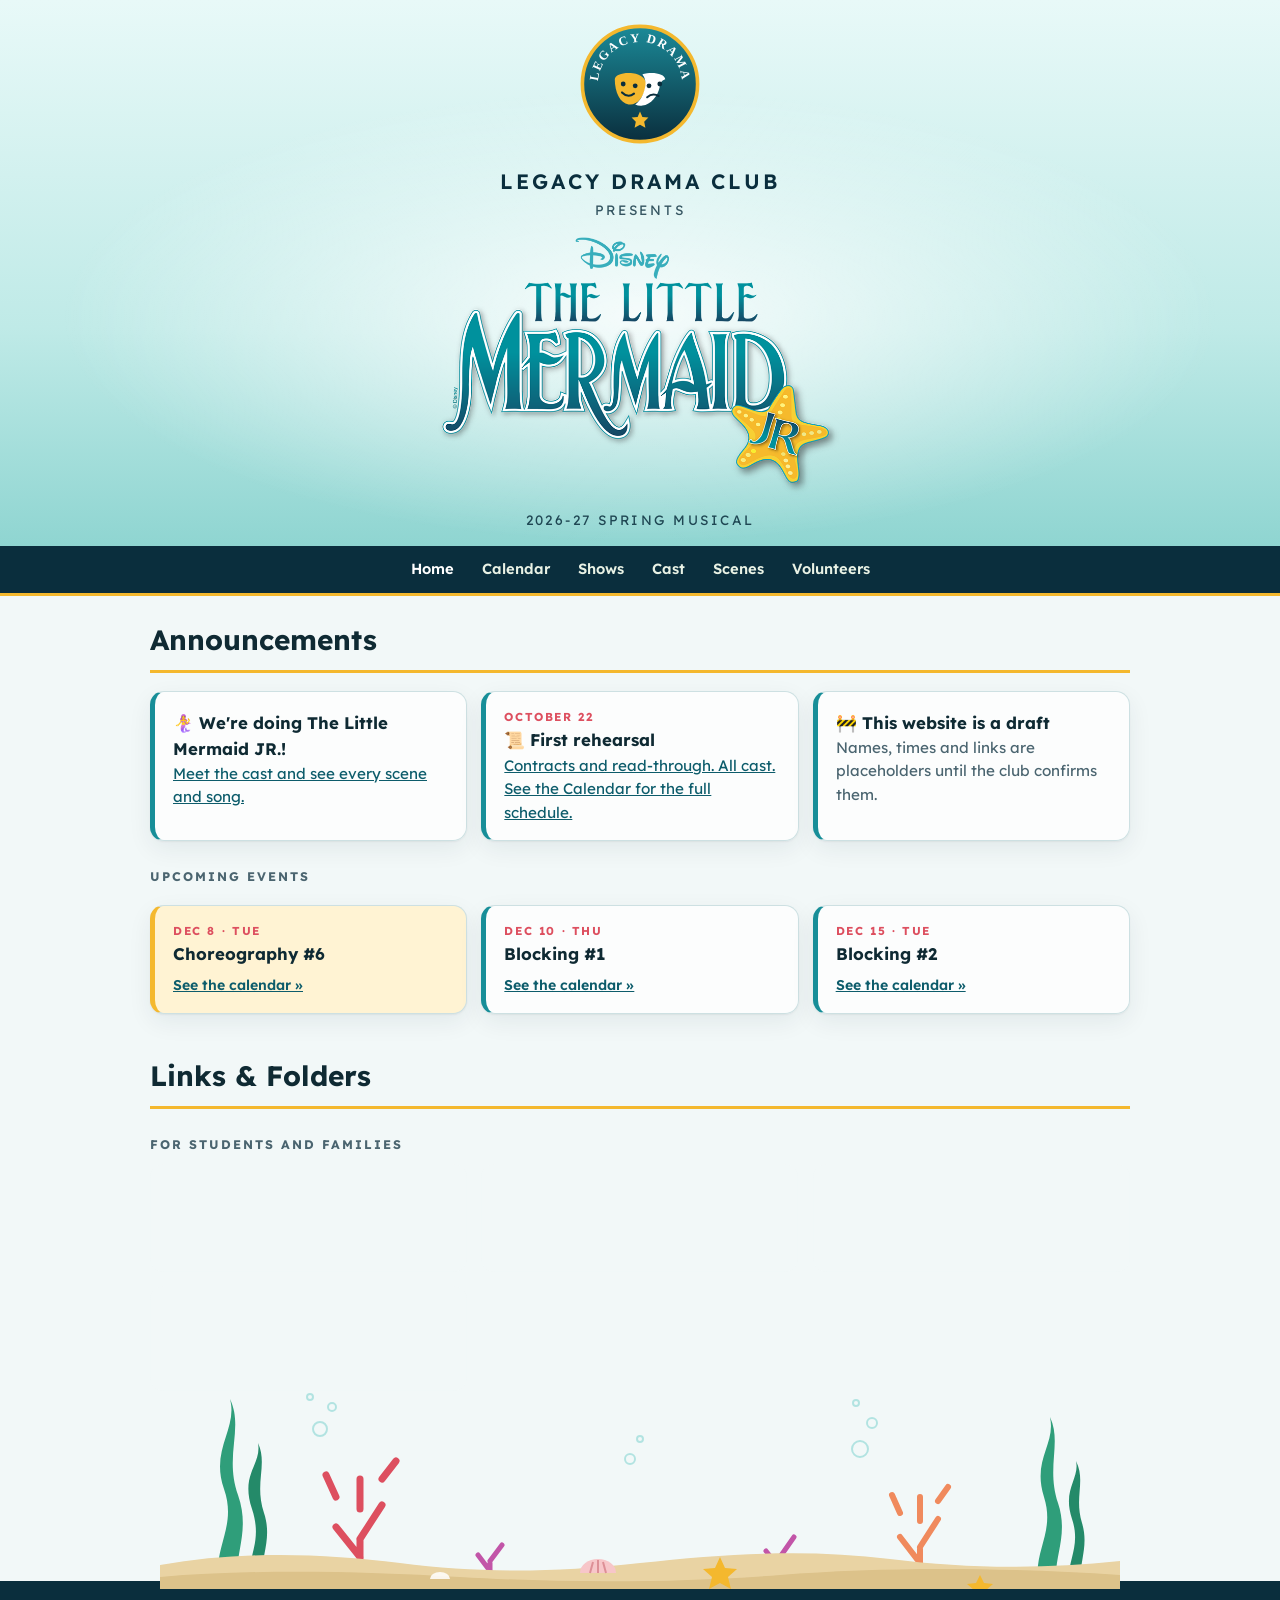
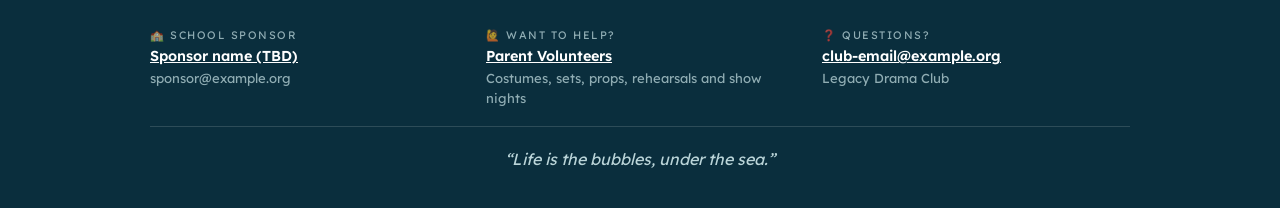
==== commit 878d834e: "Play practice tracks on the cast page too The songs under each role's scene list now open in a playe" ====
--- a/index.html
+++ b/index.html
@@ -9,7 +9,7 @@
 <link rel="preconnect" href="https://fonts.googleapis.com">
 <link rel="preconnect" href="https://fonts.gstatic.com" crossorigin>
 <link href="https://fonts.googleapis.com/css2?family=Lexend:wght@400;600;700&family=Cinzel:wght@700&display=swap" rel="stylesheet">
-<link rel="stylesheet" href="assets/css/site.css?v=4">
+<link rel="stylesheet" href="assets/css/site.css?v=6">
 </head>
 <body>
 
@@ -52,6 +52,6 @@
   </div>
 </footer>
 
-<script src="assets/js/site.js?v=4"></script>
+<script src="assets/js/site.js?v=6"></script>
 </body>
 </html>
--- a/assets/css/site.css
+++ b/assets/css/site.css
@@ -1028,6 +1028,24 @@
 :root[data-theme="dark"] .track-card h3 { color: var(--sea-300); }
 @media (prefers-color-scheme: dark) { :root:not([data-theme="light"]) .track-card h3 { color: var(--sea-300); } }
 
+/* A practice track playing on the page, under its song. */
+.song-link.is-playing { box-shadow: 0 0 0 3px var(--gold); }
+.song-player {
+  flex-basis: 100%; width: 100%; max-width: 640px; margin: 6px 0 4px;
+  border-radius: 12px; overflow: hidden; background: #000; box-shadow: var(--shadow);
+}
+.song-player iframe { display: block; width: 100%; aspect-ratio: 16 / 9; border: 0; }
+.song-player-foot {
+  display: flex; justify-content: space-between; align-items: center; gap: 10px;
+  padding: 6px 10px; background: var(--sea-900); font-size: .8rem;
+}
+.song-player-foot a { color: #fff !important; }
+.song-player-close {
+  font: inherit; font-weight: 700; color: #fff; background: none;
+  border: 1px solid rgba(255, 255, 255, .4); border-radius: 999px; padding: 2px 10px; cursor: pointer;
+}
+.song-player-close:hover { background: rgba(255, 255, 255, .12); }
+
 /* ---------- Legacy: the cast roster ---------- */
 table.cast.roster th:nth-child(1) { width: 3.6rem; }
 table.cast.roster th:nth-child(2) { width: 12rem; }
